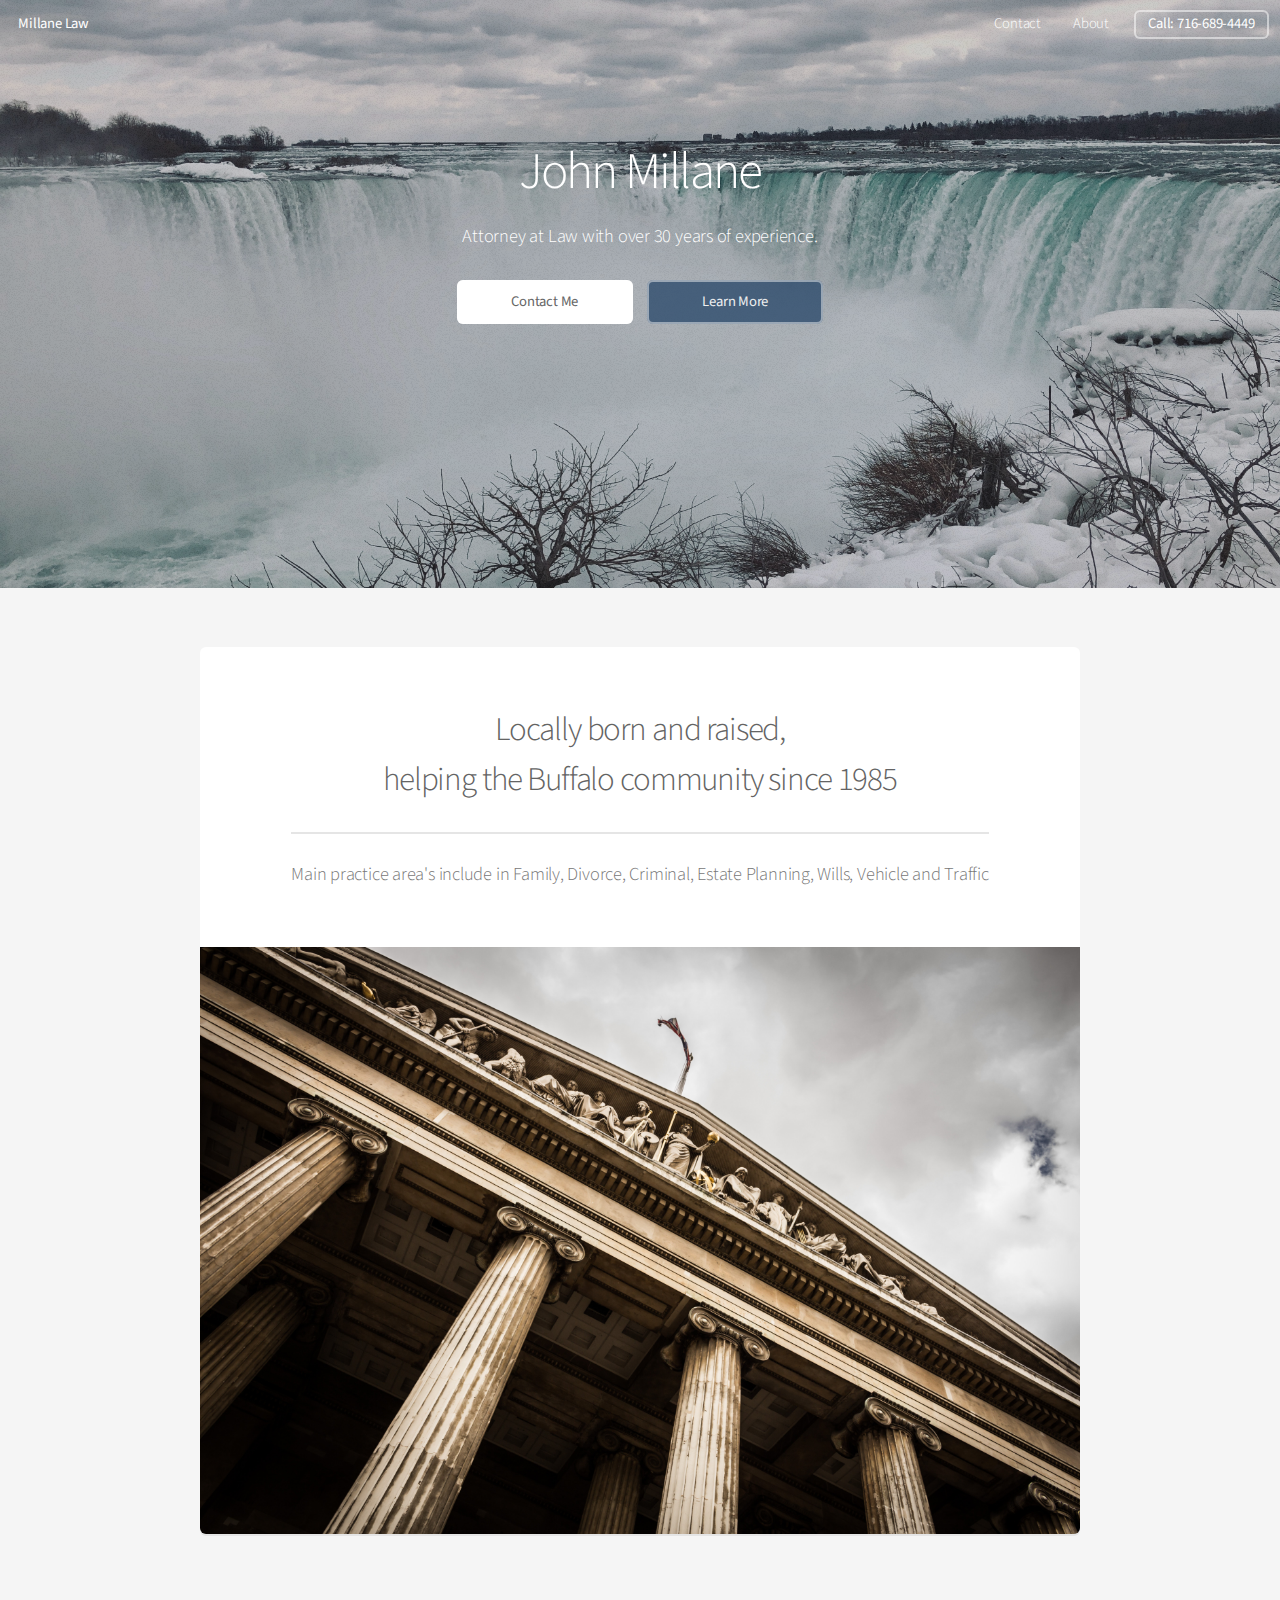
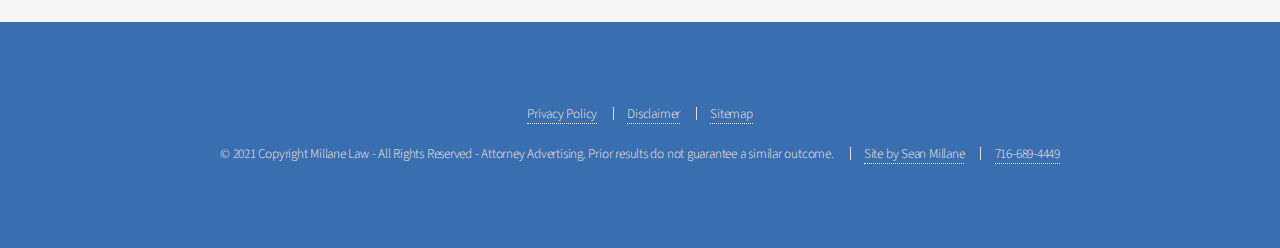
==== index.html @ 26b052cf "first commit" ====
<!DOCTYPE html>
<!--[if lt IE 7]>      <html class="no-js lt-ie9 lt-ie8 lt-ie7"> <![endif]-->
<!--[if IE 7]>         <html class="no-js lt-ie9 lt-ie8"> <![endif]-->
<!--[if IE 8]>         <html class="no-js lt-ie9"> <![endif]-->
<!--[if gt IE 8]>      <html class="no-js"> <!--<![endif]-->
<html>

<head>
	<link type="text/css" rel="stylesheet" href="assets/css/main.css" media="screen,projection" />
	<meta charset="utf-8">
	<meta http-equiv="X-UA-Compatible" content="IE=edge">
	<title>Millane Law</title>
	<meta name="Millane Law" content="company name">
	<meta name="viewport" content="width=device-width, initial-scale=1, user-scalable=no">
</head>

<body class="landing is-preload">
	<div id="page-wrapper">

		<!--[if lt IE 7]>
      <p class="browsehappy">You are using an <strong>outdated</strong> browser. Please <a href="#">upgrade your browser</a> to improve your experience.</p>
    <![endif]-->

		<header id="header" class="alt">
			<h1><a href="index.html">Millane Law</a></h1>
			<nav id="nav">
				<ul>
					<li><a href="contact.html">Contact</a></li>
					<li><a href="about.html">About</a></li>
					<li><a href="tel:8436856595" class="button">Call: 716-689-4449</a></li>
				</ul>
			</nav>
		</header>

		<main>
			<!-- Banner -->
			<section id="banner">
				<h2>John Millane</h2>
				<p>Attorney at Law with over 30 years of experience.</p>
				<ul class="actions special">
					<li><a href="contact.html" class="button primary">Contact Me</a></li>
					<li><a href="about.html" class="button">Learn More</a></li>
				</ul>
			</section>

			<section id="main" class="container">
				<section class="box special">
					<header class="major">
						<h2>Locally born and raised,
							<br />
							helping the Buffalo community since 1985</h2>
						<p>Main practice area's include in Family, Divorce, Criminal, Estate Planning, Wills, Vehicle and Traffic<p>
					</header>
					<span class="image featured"><img src="images/pic01.jpg" alt="" /></span>
				</section>
			</section>

		<!-- Footer -->
		<footer id="footer">
			<ul class="copyright">
				<li><a href="privacy.html">Privacy Policy</a></li>
				<li><a href="disclaimer.html">Disclaimer</a></li>
				<li><a href="sitemap.html">Sitemap</a></li>
			</ul>
			<ul class="copyright">
				<li>&copy; 2021 Copyright Millane Law - All Rights Reserved - Attorney Advertising. Prior results do
					not
					guarantee a similar outcome.</li>
				<li><a class="grey-text text-lighten-3" href="https://www.seanmillane.dev" target="_blank"
						rel="noopener noreferrer">Site by Sean Millane</a></li>
				<li><a href="tel:8436856595">716-689-4449</a></li>
			</ul>
		</footer>
	</div>

	<!-- Scripts -->
	<script src="assets/js/jquery.min.js"></script>
	<script src="assets/js/jquery.dropotron.min.js"></script>
	<script src="assets/js/jquery.scrollex.min.js"></script>
	<script src="assets/js/browser.min.js"></script>
	<script src="assets/js/breakpoints.min.js"></script>
	<script src="assets/js/util.js"></script>
	<script src="assets/js/main.js"></script>

</body>

</html>
---- assets/css/main.css ----
@import url("fontawesome-all.min.css");
@import url("https://fonts.googleapis.com/css?family=Source+Sans+Pro:300,400,300italic,400italic");

/*
	Alpha by HTML5 UP
	html5up.net | @ajlkn
	Free for personal and commercial use under the CCA 3.0 license (html5up.net/license)
*/

/* Reset */

/* Based on meyerweb.com/eric/tools/css/reset (v2.0 | 20110126 | License: public domain) */

	html, body, div, span, applet, object,
	iframe, h1, h2, h3, h4, h5, h6, p, blockquote,
	pre, a, abbr, acronym, address, big, cite,
	code, del, dfn, em, img, ins, kbd, q, s, samp,
	small, strike, strong, sub, sup, tt, var, b,
	u, i, center, dl, dt, dd, ol, ul, li, fieldset,
	form, label, legend, table, caption, tbody,
	tfoot, thead, tr, th, td, article, aside,
	canvas, details, embed, figure, figcaption,
	footer, header, hgroup, menu, nav, output, ruby,
	section, summary, time, mark, audio, video {
		margin: 0;
		padding: 0;
		border: 0;
		font-size: 100%;
		font: inherit;
		vertical-align: baseline;
	}

	article, aside, details, figcaption, figure,
	footer, header, hgroup, menu, nav, section {
		display: block;
	}

	body {
		line-height: 1;
	}

	ol, ul {
		list-style: none;
	}

	blockquote, q {
		quotes: none;
	}

		blockquote:before, blockquote:after, q:before, q:after {
			content: '';
			content: none;
		}

	table {
		border-collapse: collapse;
		border-spacing: 0;
	}

	body {
		-webkit-text-size-adjust: none;
	}

	mark {
		background-color: transparent;
		color: inherit;
	}

	input::-moz-focus-inner {
		border: 0;
		padding: 0;
	}

	input, select, textarea {
		-moz-appearance: none;
		-webkit-appearance: none;
		-ms-appearance: none;
		appearance: none;
	}

/* Basic */

	@-ms-viewport {
		width: device-width;
	}

	body {
		-ms-overflow-style: scrollbar;
	}

	@media screen and (max-width: 480px) {

		html, body {
			min-width: 320px;
		}

	}

	html {
		box-sizing: border-box;
	}

	*, *:before, *:after {
		box-sizing: inherit;
	}

	body {
		background: #f5f5f5;
	}

	body, input, select, textarea {
		color: #777;
		font-family: "Source Sans Pro", sans-serif;
		font-size: 16pt;
		font-weight: 300;
		line-height: 1.65em;
		letter-spacing: -0.015em;
	}

	a {
		-moz-transition: color 0.2s ease-in-out, border-bottom-color 0.2s ease-in-out;
		-webkit-transition: color 0.2s ease-in-out, border-bottom-color 0.2s ease-in-out;
		-ms-transition: color 0.2s ease-in-out, border-bottom-color 0.2s ease-in-out;
		transition: color 0.2s ease-in-out, border-bottom-color 0.2s ease-in-out;
		border-bottom: dotted 1px;
		color: #e89980;
		text-decoration: none;
	}

		a:hover {
			border-bottom-color: transparent;
		}

	strong, b {
		color: #646464;
		font-weight: 400;
	}

	em, i {
		font-style: italic;
	}

	p {
		margin: 0 0 2em 0;
	}

	h1, h2, h3, h4, h5, h6 {
		color: #646464;
		font-weight: 300;
		line-height: 1em;
		margin: 0 0 0.5em 0;
	}

		h1 a, h2 a, h3 a, h4 a, h5 a, h6 a {
			color: inherit;
			text-decoration: none;
		}

	h2 {
		font-size: 2.25em;
		line-height: 1.5em;
		letter-spacing: -0.035em;
	}

	h3 {
		font-size: 1.75em;
		line-height: 1.5em;
		letter-spacing: -0.025em;
	}

	h4 {
		font-size: 1.1em;
		line-height: 1.5em;
		letter-spacing: 0;
	}

	h5 {
		font-size: 0.9em;
		line-height: 1.5em;
		letter-spacing: 0;
	}

	h6 {
		font-size: 0.7em;
		line-height: 1.5em;
		letter-spacing: 0;
	}

	sub {
		font-size: 0.8em;
		position: relative;
		top: 0.5em;
	}

	sup {
		font-size: 0.8em;
		position: relative;
		top: -0.5em;
	}

	hr {
		border: 0;
		border-bottom: solid 2px #e5e5e5;
		margin: 2em 0;
	}

		hr.major {
			margin: 3em 0;
		}

	blockquote {
		border-left: solid 4px #e5e5e5;
		font-style: italic;
		margin: 0 0 2em 0;
		padding: 0.5em 0 0.5em 2em;
	}

	pre {
		-webkit-overflow-scrolling: touch;
		background: #f8f8f8;
		border-radius: 6px;
		border: solid 1px #e5e5e5;
		font-family: monospace;
		font-size: 0.9em;
		line-height: 1.75em;
		margin: 0 0 2em 0;
		overflow-x: auto;
		padding: 1em 1.5em;
	}

	code {
		background: #f8f8f8;
		border-radius: 6px;
		border: solid 1px #e5e5e5;
		font-family: monospace;
		font-size: 0.9em;
		margin: 0 0.25em;
		padding: 0.25em 0.65em;
	}

	.align-left {
		text-align: left;
	}

	.align-center {
		text-align: center;
	}

	.align-right {
		text-align: right;
	}

/* Row */

	.row {
		display: flex;
		flex-wrap: wrap;
		box-sizing: border-box;
		align-items: stretch;
	}

		.row > * {
			box-sizing: border-box;
		}

		.row.gtr-uniform > * > :last-child {
			margin-bottom: 0;
		}

		.row.aln-left {
			justify-content: flex-start;
		}

		.row.aln-center {
			justify-content: center;
		}

		.row.aln-right {
			justify-content: flex-end;
		}

		.row.aln-top {
			align-items: flex-start;
		}

		.row.aln-middle {
			align-items: center;
		}

		.row.aln-bottom {
			align-items: flex-end;
		}

		.row > .imp {
			order: -1;
		}

		.row > .col-1 {
			width: 8.33333%;
		}

		.row > .off-1 {
			margin-left: 8.33333%;
		}

		.row > .col-2 {
			width: 16.66667%;
		}

		.row > .off-2 {
			margin-left: 16.66667%;
		}

		.row > .col-3 {
			width: 25%;
		}

		.row > .off-3 {
			margin-left: 25%;
		}

		.row > .col-4 {
			width: 33.33333%;
		}

		.row > .off-4 {
			margin-left: 33.33333%;
		}

		.row > .col-5 {
			width: 41.66667%;
		}

		.row > .off-5 {
			margin-left: 41.66667%;
		}

		.row > .col-6 {
			width: 50%;
		}

		.row > .off-6 {
			margin-left: 50%;
		}

		.row > .col-7 {
			width: 58.33333%;
		}

		.row > .off-7 {
			margin-left: 58.33333%;
		}

		.row > .col-8 {
			width: 66.66667%;
		}

		.row > .off-8 {
			margin-left: 66.66667%;
		}

		.row > .col-9 {
			width: 75%;
		}

		.row > .off-9 {
			margin-left: 75%;
		}

		.row > .col-10 {
			width: 83.33333%;
		}

		.row > .off-10 {
			margin-left: 83.33333%;
		}

		.row > .col-11 {
			width: 91.66667%;
		}

		.row > .off-11 {
			margin-left: 91.66667%;
		}

		.row > .col-12 {
			width: 100%;
		}

		.row > .off-12 {
			margin-left: 100%;
		}

		.row.gtr-0 {
			margin-top: 0;
			margin-left: 0em;
		}

			.row.gtr-0 > * {
				padding: 0 0 0 0em;
			}

			.row.gtr-0.gtr-uniform {
				margin-top: 0em;
			}

				.row.gtr-0.gtr-uniform > * {
					padding-top: 0em;
				}

		.row.gtr-25 {
			margin-top: 0;
			margin-left: -0.5em;
		}

			.row.gtr-25 > * {
				padding: 0 0 0 0.5em;
			}

			.row.gtr-25.gtr-uniform {
				margin-top: -0.5em;
			}

				.row.gtr-25.gtr-uniform > * {
					padding-top: 0.5em;
				}

		.row.gtr-50 {
			margin-top: 0;
			margin-left: -1em;
		}

			.row.gtr-50 > * {
				padding: 0 0 0 1em;
			}

			.row.gtr-50.gtr-uniform {
				margin-top: -1em;
			}

				.row.gtr-50.gtr-uniform > * {
					padding-top: 1em;
				}

		.row {
			margin-top: 0;
			margin-left: -2em;
		}

			.row > * {
				padding: 0 0 0 2em;
			}

			.row.gtr-uniform {
				margin-top: -2em;
			}

				.row.gtr-uniform > * {
					padding-top: 2em;
				}

		.row.gtr-150 {
			margin-top: 0;
			margin-left: -3em;
		}

			.row.gtr-150 > * {
				padding: 0 0 0 3em;
			}

			.row.gtr-150.gtr-uniform {
				margin-top: -3em;
			}

				.row.gtr-150.gtr-uniform > * {
					padding-top: 3em;
				}

		.row.gtr-200 {
			margin-top: 0;
			margin-left: -4em;
		}

			.row.gtr-200 > * {
				padding: 0 0 0 4em;
			}

			.row.gtr-200.gtr-uniform {
				margin-top: -4em;
			}

				.row.gtr-200.gtr-uniform > * {
					padding-top: 4em;
				}

		@media screen and (max-width: 1680px) {

			.row {
				display: flex;
				flex-wrap: wrap;
				box-sizing: border-box;
				align-items: stretch;
			}

				.row > * {
					box-sizing: border-box;
				}

				.row.gtr-uniform > * > :last-child {
					margin-bottom: 0;
				}

				.row.aln-left {
					justify-content: flex-start;
				}

				.row.aln-center {
					justify-content: center;
				}

				.row.aln-right {
					justify-content: flex-end;
				}

				.row.aln-top {
					align-items: flex-start;
				}

				.row.aln-middle {
					align-items: center;
				}

				.row.aln-bottom {
					align-items: flex-end;
				}

				.row > .imp-wide {
					order: -1;
				}

				.row > .col-1-wide {
					width: 8.33333%;
				}

				.row > .off-1-wide {
					margin-left: 8.33333%;
				}

				.row > .col-2-wide {
					width: 16.66667%;
				}

				.row > .off-2-wide {
					margin-left: 16.66667%;
				}

				.row > .col-3-wide {
					width: 25%;
				}

				.row > .off-3-wide {
					margin-left: 25%;
				}

				.row > .col-4-wide {
					width: 33.33333%;
				}

				.row > .off-4-wide {
					margin-left: 33.33333%;
				}

				.row > .col-5-wide {
					width: 41.66667%;
				}

				.row > .off-5-wide {
					margin-left: 41.66667%;
				}

				.row > .col-6-wide {
					width: 50%;
				}

				.row > .off-6-wide {
					margin-left: 50%;
				}

				.row > .col-7-wide {
					width: 58.33333%;
				}

				.row > .off-7-wide {
					margin-left: 58.33333%;
				}

				.row > .col-8-wide {
					width: 66.66667%;
				}

				.row > .off-8-wide {
					margin-left: 66.66667%;
				}

				.row > .col-9-wide {
					width: 75%;
				}

				.row > .off-9-wide {
					margin-left: 75%;
				}

				.row > .col-10-wide {
					width: 83.33333%;
				}

				.row > .off-10-wide {
					margin-left: 83.33333%;
				}

				.row > .col-11-wide {
					width: 91.66667%;
				}

				.row > .off-11-wide {
					margin-left: 91.66667%;
				}

				.row > .col-12-wide {
					width: 100%;
				}

				.row > .off-12-wide {
					margin-left: 100%;
				}

				.row.gtr-0 {
					margin-top: 0;
					margin-left: 0em;
				}

					.row.gtr-0 > * {
						padding: 0 0 0 0em;
					}

					.row.gtr-0.gtr-uniform {
						margin-top: 0em;
					}

						.row.gtr-0.gtr-uniform > * {
							padding-top: 0em;
						}

				.row.gtr-25 {
					margin-top: 0;
					margin-left: -0.5em;
				}

					.row.gtr-25 > * {
						padding: 0 0 0 0.5em;
					}

					.row.gtr-25.gtr-uniform {
						margin-top: -0.5em;
					}

						.row.gtr-25.gtr-uniform > * {
							padding-top: 0.5em;
						}

				.row.gtr-50 {
					margin-top: 0;
					margin-left: -1em;
				}

					.row.gtr-50 > * {
						padding: 0 0 0 1em;
					}

					.row.gtr-50.gtr-uniform {
						margin-top: -1em;
					}

						.row.gtr-50.gtr-uniform > * {
							padding-top: 1em;
						}

				.row {
					margin-top: 0;
					margin-left: -2em;
				}

					.row > * {
						padding: 0 0 0 2em;
					}

					.row.gtr-uniform {
						margin-top: -2em;
					}

						.row.gtr-uniform > * {
							padding-top: 2em;
						}

				.row.gtr-150 {
					margin-top: 0;
					margin-left: -3em;
				}

					.row.gtr-150 > * {
						padding: 0 0 0 3em;
					}

					.row.gtr-150.gtr-uniform {
						margin-top: -3em;
					}

						.row.gtr-150.gtr-uniform > * {
							padding-top: 3em;
						}

				.row.gtr-200 {
					margin-top: 0;
					margin-left: -4em;
				}

					.row.gtr-200 > * {
						padding: 0 0 0 4em;
					}

					.row.gtr-200.gtr-uniform {
						margin-top: -4em;
					}

						.row.gtr-200.gtr-uniform > * {
							padding-top: 4em;
						}

		}

		@media screen and (max-width: 1280px) {

			.row {
				display: flex;
				flex-wrap: wrap;
				box-sizing: border-box;
				align-items: stretch;
			}

				.row > * {
					box-sizing: border-box;
				}

				.row.gtr-uniform > * > :last-child {
					margin-bottom: 0;
				}

				.row.aln-left {
					justify-content: flex-start;
				}

				.row.aln-center {
					justify-content: center;
				}

				.row.aln-right {
					justify-content: flex-end;
				}

				.row.aln-top {
					align-items: flex-start;
				}

				.row.aln-middle {
					align-items: center;
				}

				.row.aln-bottom {
					align-items: flex-end;
				}

				.row > .imp-normal {
					order: -1;
				}

				.row > .col-1-normal {
					width: 8.33333%;
				}

				.row > .off-1-normal {
					margin-left: 8.33333%;
				}

				.row > .col-2-normal {
					width: 16.66667%;
				}

				.row > .off-2-normal {
					margin-left: 16.66667%;
				}

				.row > .col-3-normal {
					width: 25%;
				}

				.row > .off-3-normal {
					margin-left: 25%;
				}

				.row > .col-4-normal {
					width: 33.33333%;
				}

				.row > .off-4-normal {
					margin-left: 33.33333%;
				}

				.row > .col-5-normal {
					width: 41.66667%;
				}

				.row > .off-5-normal {
					margin-left: 41.66667%;
				}

				.row > .col-6-normal {
					width: 50%;
				}

				.row > .off-6-normal {
					margin-left: 50%;
				}

				.row > .col-7-normal {
					width: 58.33333%;
				}

				.row > .off-7-normal {
					margin-left: 58.33333%;
				}

				.row > .col-8-normal {
					width: 66.66667%;
				}

				.row > .off-8-normal {
					margin-left: 66.66667%;
				}

				.row > .col-9-normal {
					width: 75%;
				}

				.row > .off-9-normal {
					margin-left: 75%;
				}

				.row > .col-10-normal {
					width: 83.33333%;
				}

				.row > .off-10-normal {
					margin-left: 83.33333%;
				}

				.row > .col-11-normal {
					width: 91.66667%;
				}

				.row > .off-11-normal {
					margin-left: 91.66667%;
				}

				.row > .col-12-normal {
					width: 100%;
				}

				.row > .off-12-normal {
					margin-left: 100%;
				}

				.row.gtr-0 {
					margin-top: 0;
					margin-left: 0em;
				}

					.row.gtr-0 > * {
						padding: 0 0 0 0em;
					}

					.row.gtr-0.gtr-uniform {
						margin-top: 0em;
					}

						.row.gtr-0.gtr-uniform > * {
							padding-top: 0em;
						}

				.row.gtr-25 {
					margin-top: 0;
					margin-left: -0.5em;
				}

					.row.gtr-25 > * {
						padding: 0 0 0 0.5em;
					}

					.row.gtr-25.gtr-uniform {
						margin-top: -0.5em;
					}

						.row.gtr-25.gtr-uniform > * {
							padding-top: 0.5em;
						}

				.row.gtr-50 {
					margin-top: 0;
					margin-left: -1em;
				}

					.row.gtr-50 > * {
						padding: 0 0 0 1em;
					}

					.row.gtr-50.gtr-uniform {
						margin-top: -1em;
					}

						.row.gtr-50.gtr-uniform > * {
							padding-top: 1em;
						}

				.row {
					margin-top: 0;
					margin-left: -2em;
				}

					.row > * {
						padding: 0 0 0 2em;
					}

					.row.gtr-uniform {
						margin-top: -2em;
					}

						.row.gtr-uniform > * {
							padding-top: 2em;
						}

				.row.gtr-150 {
					margin-top: 0;
					margin-left: -3em;
				}

					.row.gtr-150 > * {
						padding: 0 0 0 3em;
					}

					.row.gtr-150.gtr-uniform {
						margin-top: -3em;
					}

						.row.gtr-150.gtr-uniform > * {
							padding-top: 3em;
						}

				.row.gtr-200 {
					margin-top: 0;
					margin-left: -4em;
				}

					.row.gtr-200 > * {
						padding: 0 0 0 4em;
					}

					.row.gtr-200.gtr-uniform {
						margin-top: -4em;
					}

						.row.gtr-200.gtr-uniform > * {
							padding-top: 4em;
						}

		}

		@media screen and (max-width: 980px) {

			.row {
				display: flex;
				flex-wrap: wrap;
				box-sizing: border-box;
				align-items: stretch;
			}

				.row > * {
					box-sizing: border-box;
				}

				.row.gtr-uniform > * > :last-child {
					margin-bottom: 0;
				}

				.row.aln-left {
					justify-content: flex-start;
				}

				.row.aln-center {
					justify-content: center;
				}

				.row.aln-right {
					justify-content: flex-end;
				}

				.row.aln-top {
					align-items: flex-start;
				}

				.row.aln-middle {
					align-items: center;
				}

				.row.aln-bottom {
					align-items: flex-end;
				}

				.row > .imp-narrow {
					order: -1;
				}

				.row > .col-1-narrow {
					width: 8.33333%;
				}

				.row > .off-1-narrow {
					margin-left: 8.33333%;
				}

				.row > .col-2-narrow {
					width: 16.66667%;
				}

				.row > .off-2-narrow {
					margin-left: 16.66667%;
				}

				.row > .col-3-narrow {
					width: 25%;
				}

				.row > .off-3-narrow {
					margin-left: 25%;
				}

				.row > .col-4-narrow {
					width: 33.33333%;
				}

				.row > .off-4-narrow {
					margin-left: 33.33333%;
				}

				.row > .col-5-narrow {
					width: 41.66667%;
				}

				.row > .off-5-narrow {
					margin-left: 41.66667%;
				}

				.row > .col-6-narrow {
					width: 50%;
				}

				.row > .off-6-narrow {
					margin-left: 50%;
				}

				.row > .col-7-narrow {
					width: 58.33333%;
				}

				.row > .off-7-narrow {
					margin-left: 58.33333%;
				}

				.row > .col-8-narrow {
					width: 66.66667%;
				}

				.row > .off-8-narrow {
					margin-left: 66.66667%;
				}

				.row > .col-9-narrow {
					width: 75%;
				}

				.row > .off-9-narrow {
					margin-left: 75%;
				}

				.row > .col-10-narrow {
					width: 83.33333%;
				}

				.row > .off-10-narrow {
					margin-left: 83.33333%;
				}

				.row > .col-11-narrow {
					width: 91.66667%;
				}

				.row > .off-11-narrow {
					margin-left: 91.66667%;
				}

				.row > .col-12-narrow {
					width: 100%;
				}

				.row > .off-12-narrow {
					margin-left: 100%;
				}

				.row.gtr-0 {
					margin-top: 0;
					margin-left: 0em;
				}

					.row.gtr-0 > * {
						padding: 0 0 0 0em;
					}

					.row.gtr-0.gtr-uniform {
						margin-top: 0em;
					}

						.row.gtr-0.gtr-uniform > * {
							padding-top: 0em;
						}

				.row.gtr-25 {
					margin-top: 0;
					margin-left: -0.5em;
				}

					.row.gtr-25 > * {
						padding: 0 0 0 0.5em;
					}

					.row.gtr-25.gtr-uniform {
						margin-top: -0.5em;
					}

						.row.gtr-25.gtr-uniform > * {
							padding-top: 0.5em;
						}

				.row.gtr-50 {
					margin-top: 0;
					margin-left: -1em;
				}

					.row.gtr-50 > * {
						padding: 0 0 0 1em;
					}

					.row.gtr-50.gtr-uniform {
						margin-top: -1em;
					}

						.row.gtr-50.gtr-uniform > * {
							padding-top: 1em;
						}

				.row {
					margin-top: 0;
					margin-left: -2em;
				}

					.row > * {
						padding: 0 0 0 2em;
					}

					.row.gtr-uniform {
						margin-top: -2em;
					}

						.row.gtr-uniform > * {
							padding-top: 2em;
						}

				.row.gtr-150 {
					margin-top: 0;
					margin-left: -3em;
				}

					.row.gtr-150 > * {
						padding: 0 0 0 3em;
					}

					.row.gtr-150.gtr-uniform {
						margin-top: -3em;
					}

						.row.gtr-150.gtr-uniform > * {
							padding-top: 3em;
						}

				.row.gtr-200 {
					margin-top: 0;
					margin-left: -4em;
				}

					.row.gtr-200 > * {
						padding: 0 0 0 4em;
					}

					.row.gtr-200.gtr-uniform {
						margin-top: -4em;
					}

						.row.gtr-200.gtr-uniform > * {
							padding-top: 4em;
						}

		}

		@media screen and (max-width: 840px) {

			.row {
				display: flex;
				flex-wrap: wrap;
				box-sizing: border-box;
				align-items: stretch;
			}

				.row > * {
					box-sizing: border-box;
				}

				.row.gtr-uniform > * > :last-child {
					margin-bottom: 0;
				}

				.row.aln-left {
					justify-content: flex-start;
				}

				.row.aln-center {
					justify-content: center;
				}

				.row.aln-right {
					justify-content: flex-end;
				}

				.row.aln-top {
					align-items: flex-start;
				}

				.row.aln-middle {
					align-items: center;
				}

				.row.aln-bottom {
					align-items: flex-end;
				}

				.row > .imp-narrower {
					order: -1;
				}

				.row > .col-1-narrower {
					width: 8.33333%;
				}

				.row > .off-1-narrower {
					margin-left: 8.33333%;
				}

				.row > .col-2-narrower {
					width: 16.66667%;
				}

				.row > .off-2-narrower {
					margin-left: 16.66667%;
				}

				.row > .col-3-narrower {
					width: 25%;
				}

				.row > .off-3-narrower {
					margin-left: 25%;
				}

				.row > .col-4-narrower {
					width: 33.33333%;
				}

				.row > .off-4-narrower {
					margin-left: 33.33333%;
				}

				.row > .col-5-narrower {
					width: 41.66667%;
				}

				.row > .off-5-narrower {
					margin-left: 41.66667%;
				}

				.row > .col-6-narrower {
					width: 50%;
				}

				.row > .off-6-narrower {
					margin-left: 50%;
				}

				.row > .col-7-narrower {
					width: 58.33333%;
				}

				.row > .off-7-narrower {
					margin-left: 58.33333%;
				}

				.row > .col-8-narrower {
					width: 66.66667%;
				}

				.row > .off-8-narrower {
					margin-left: 66.66667%;
				}

				.row > .col-9-narrower {
					width: 75%;
				}

				.row > .off-9-narrower {
					margin-left: 75%;
				}

				.row > .col-10-narrower {
					width: 83.33333%;
				}

				.row > .off-10-narrower {
					margin-left: 83.33333%;
				}

				.row > .col-11-narrower {
					width: 91.66667%;
				}

				.row > .off-11-narrower {
					margin-left: 91.66667%;
				}

				.row > .col-12-narrower {
					width: 100%;
				}

				.row > .off-12-narrower {
					margin-left: 100%;
				}

				.row.gtr-0 {
					margin-top: 0;
					margin-left: 0em;
				}

					.row.gtr-0 > * {
						padding: 0 0 0 0em;
					}

					.row.gtr-0.gtr-uniform {
						margin-top: 0em;
					}

						.row.gtr-0.gtr-uniform > * {
							padding-top: 0em;
						}

				.row.gtr-25 {
					margin-top: 0;
					margin-left: -0.5em;
				}

					.row.gtr-25 > * {
						padding: 0 0 0 0.5em;
					}

					.row.gtr-25.gtr-uniform {
						margin-top: -0.5em;
					}

						.row.gtr-25.gtr-uniform > * {
							padding-top: 0.5em;
						}

				.row.gtr-50 {
					margin-top: 0;
					margin-left: -1em;
				}

					.row.gtr-50 > * {
						padding: 0 0 0 1em;
					}

					.row.gtr-50.gtr-uniform {
						margin-top: -1em;
					}

						.row.gtr-50.gtr-uniform > * {
							padding-top: 1em;
						}

				.row {
					margin-top: 0;
					margin-left: -2em;
				}

					.row > * {
						padding: 0 0 0 2em;
					}

					.row.gtr-uniform {
						margin-top: -2em;
					}

						.row.gtr-uniform > * {
							padding-top: 2em;
						}

				.row.gtr-150 {
					margin-top: 0;
					margin-left: -3em;
				}

					.row.gtr-150 > * {
						padding: 0 0 0 3em;
					}

					.row.gtr-150.gtr-uniform {
						margin-top: -3em;
					}

						.row.gtr-150.gtr-uniform > * {
							padding-top: 3em;
						}

				.row.gtr-200 {
					margin-top: 0;
					margin-left: -4em;
				}

					.row.gtr-200 > * {
						padding: 0 0 0 4em;
					}

					.row.gtr-200.gtr-uniform {
						margin-top: -4em;
					}

						.row.gtr-200.gtr-uniform > * {
							padding-top: 4em;
						}

		}

		@media screen and (max-width: 736px) {

			.row {
				display: flex;
				flex-wrap: wrap;
				box-sizing: border-box;
				align-items: stretch;
			}

				.row > * {
					box-sizing: border-box;
				}

				.row.gtr-uniform > * > :last-child {
					margin-bottom: 0;
				}

				.row.aln-left {
					justify-content: flex-start;
				}

				.row.aln-center {
					justify-content: center;
				}

				.row.aln-right {
					justify-content: flex-end;
				}

				.row.aln-top {
					align-items: flex-start;
				}

				.row.aln-middle {
					align-items: center;
				}

				.row.aln-bottom {
					align-items: flex-end;
				}

				.row > .imp-mobile {
					order: -1;
				}

				.row > .col-1-mobile {
					width: 8.33333%;
				}

				.row > .off-1-mobile {
					margin-left: 8.33333%;
				}

				.row > .col-2-mobile {
					width: 16.66667%;
				}

				.row > .off-2-mobile {
					margin-left: 16.66667%;
				}

				.row > .col-3-mobile {
					width: 25%;
				}

				.row > .off-3-mobile {
					margin-left: 25%;
				}

				.row > .col-4-mobile {
					width: 33.33333%;
				}

				.row > .off-4-mobile {
					margin-left: 33.33333%;
				}

				.row > .col-5-mobile {
					width: 41.66667%;
				}

				.row > .off-5-mobile {
					margin-left: 41.66667%;
				}

				.row > .col-6-mobile {
					width: 50%;
				}

				.row > .off-6-mobile {
					margin-left: 50%;
				}

				.row > .col-7-mobile {
					width: 58.33333%;
				}

				.row > .off-7-mobile {
					margin-left: 58.33333%;
				}

				.row > .col-8-mobile {
					width: 66.66667%;
				}

				.row > .off-8-mobile {
					margin-left: 66.66667%;
				}

				.row > .col-9-mobile {
					width: 75%;
				}

				.row > .off-9-mobile {
					margin-left: 75%;
				}

				.row > .col-10-mobile {
					width: 83.33333%;
				}

				.row > .off-10-mobile {
					margin-left: 83.33333%;
				}

				.row > .col-11-mobile {
					width: 91.66667%;
				}

				.row > .off-11-mobile {
					margin-left: 91.66667%;
				}

				.row > .col-12-mobile {
					width: 100%;
				}

				.row > .off-12-mobile {
					margin-left: 100%;
				}

				.row.gtr-0 {
					margin-top: 0;
					margin-left: 0em;
				}

					.row.gtr-0 > * {
						padding: 0 0 0 0em;
					}

					.row.gtr-0.gtr-uniform {
						margin-top: 0em;
					}

						.row.gtr-0.gtr-uniform > * {
							padding-top: 0em;
						}

				.row.gtr-25 {
					margin-top: 0;
					margin-left: -0.5em;
				}

					.row.gtr-25 > * {
						padding: 0 0 0 0.5em;
					}

					.row.gtr-25.gtr-uniform {
						margin-top: -0.5em;
					}

						.row.gtr-25.gtr-uniform > * {
							padding-top: 0.5em;
						}

				.row.gtr-50 {
					margin-top: 0;
					margin-left: -1em;
				}

					.row.gtr-50 > * {
						padding: 0 0 0 1em;
					}

					.row.gtr-50.gtr-uniform {
						margin-top: -1em;
					}

						.row.gtr-50.gtr-uniform > * {
							padding-top: 1em;
						}

				.row {
					margin-top: 0;
					margin-left: -2em;
				}

					.row > * {
						padding: 0 0 0 2em;
					}

					.row.gtr-uniform {
						margin-top: -2em;
					}

						.row.gtr-uniform > * {
							padding-top: 2em;
						}

				.row.gtr-150 {
					margin-top: 0;
					margin-left: -3em;
				}

					.row.gtr-150 > * {
						padding: 0 0 0 3em;
					}

					.row.gtr-150.gtr-uniform {
						margin-top: -3em;
					}

						.row.gtr-150.gtr-uniform > * {
							padding-top: 3em;
						}

				.row.gtr-200 {
					margin-top: 0;
					margin-left: -4em;
				}

					.row.gtr-200 > * {
						padding: 0 0 0 4em;
					}

					.row.gtr-200.gtr-uniform {
						margin-top: -4em;
					}

						.row.gtr-200.gtr-uniform > * {
							padding-top: 4em;
						}

		}

		@media screen and (max-width: 480px) {

			.row {
				display: flex;
				flex-wrap: wrap;
				box-sizing: border-box;
				align-items: stretch;
			}

				.row > * {
					box-sizing: border-box;
				}

				.row.gtr-uniform > * > :last-child {
					margin-bottom: 0;
				}

				.row.aln-left {
					justify-content: flex-start;
				}

				.row.aln-center {
					justify-content: center;
				}

				.row.aln-right {
					justify-content: flex-end;
				}

				.row.aln-top {
					align-items: flex-start;
				}

				.row.aln-middle {
					align-items: center;
				}

				.row.aln-bottom {
					align-items: flex-end;
				}

				.row > .imp-mobilep {
					order: -1;
				}

				.row > .col-1-mobilep {
					width: 8.33333%;
				}

				.row > .off-1-mobilep {
					margin-left: 8.33333%;
				}

				.row > .col-2-mobilep {
					width: 16.66667%;
				}

				.row > .off-2-mobilep {
					margin-left: 16.66667%;
				}

				.row > .col-3-mobilep {
					width: 25%;
				}

				.row > .off-3-mobilep {
					margin-left: 25%;
				}

				.row > .col-4-mobilep {
					width: 33.33333%;
				}

				.row > .off-4-mobilep {
					margin-left: 33.33333%;
				}

				.row > .col-5-mobilep {
					width: 41.66667%;
				}

				.row > .off-5-mobilep {
					margin-left: 41.66667%;
				}

				.row > .col-6-mobilep {
					width: 50%;
				}

				.row > .off-6-mobilep {
					margin-left: 50%;
				}

				.row > .col-7-mobilep {
					width: 58.33333%;
				}

				.row > .off-7-mobilep {
					margin-left: 58.33333%;
				}

				.row > .col-8-mobilep {
					width: 66.66667%;
				}

				.row > .off-8-mobilep {
					margin-left: 66.66667%;
				}

				.row > .col-9-mobilep {
					width: 75%;
				}

				.row > .off-9-mobilep {
					margin-left: 75%;
				}

				.row > .col-10-mobilep {
					width: 83.33333%;
				}

				.row > .off-10-mobilep {
					margin-left: 83.33333%;
				}

				.row > .col-11-mobilep {
					width: 91.66667%;
				}

				.row > .off-11-mobilep {
					margin-left: 91.66667%;
				}

				.row > .col-12-mobilep {
					width: 100%;
				}

				.row > .off-12-mobilep {
					margin-left: 100%;
				}

				.row.gtr-0 {
					margin-top: 0;
					margin-left: 0em;
				}

					.row.gtr-0 > * {
						padding: 0 0 0 0em;
					}

					.row.gtr-0.gtr-uniform {
						margin-top: 0em;
					}

						.row.gtr-0.gtr-uniform > * {
							padding-top: 0em;
						}

				.row.gtr-25 {
					margin-top: 0;
					margin-left: -0.5em;
				}

					.row.gtr-25 > * {
						padding: 0 0 0 0.5em;
					}

					.row.gtr-25.gtr-uniform {
						margin-top: -0.5em;
					}

						.row.gtr-25.gtr-uniform > * {
							padding-top: 0.5em;
						}

				.row.gtr-50 {
					margin-top: 0;
					margin-left: -1em;
				}

					.row.gtr-50 > * {
						padding: 0 0 0 1em;
					}

					.row.gtr-50.gtr-uniform {
						margin-top: -1em;
					}

						.row.gtr-50.gtr-uniform > * {
							padding-top: 1em;
						}

				.row {
					margin-top: 0;
					margin-left: -2em;
				}

					.row > * {
						padding: 0 0 0 2em;
					}

					.row.gtr-uniform {
						margin-top: -2em;
					}

						.row.gtr-uniform > * {
							padding-top: 2em;
						}

				.row.gtr-150 {
					margin-top: 0;
					margin-left: -3em;
				}

					.row.gtr-150 > * {
						padding: 0 0 0 3em;
					}

					.row.gtr-150.gtr-uniform {
						margin-top: -3em;
					}

						.row.gtr-150.gtr-uniform > * {
							padding-top: 3em;
						}

				.row.gtr-200 {
					margin-top: 0;
					margin-left: -4em;
				}

					.row.gtr-200 > * {
						padding: 0 0 0 4em;
					}

					.row.gtr-200.gtr-uniform {
						margin-top: -4em;
					}

						.row.gtr-200.gtr-uniform > * {
							padding-top: 4em;
						}

		}

/* Container */

	.container {
		margin: 0 auto;
		max-width: calc(100% - 5em);
		width: 60em;
	}

		.container.xsmall {
			width: 15em;
		}

		.container.small {
			width: 30em;
		}

		.container.medium {
			width: 45em;
		}

		.container.large {
			width: 75em;
		}

		.container.xlarge {
			width: 90em;
		}

		.container.max {
			width: 100%;
		}

		@media screen and (max-width: 840px) {

			.container {
				width: 100% !important;
			}

		}

		@media screen and (max-width: 736px) {

			.container {
				max-width: 100%;
			}

		}

/* Section/Article */

	section.special, article.special {
		text-align: center;
	}

	header p {
		color: #999;
		position: relative;
		margin: 0 0 1.5em 0;
		font-style: italic;
	}

	header h2 + p {
		font-size: 1.25em;
		margin-top: -1em;
		line-height: 1.5em;
	}

	header h3 + p {
		font-size: 1.1em;
		margin-top: -0.85em;
		line-height: 1.5em;
	}

	header h4 + p,
	header h5 + p,
	header h6 + p {
		font-size: 0.8em;
		margin-top: -0.5em;
		line-height: 1.5em;
	}

	header.major {
		padding: 1em 0;
		text-align: center;
	}

		header.major h2 {
			margin: 0;
		}

		header.major p {
			display: inline-block;
			border-top: solid 2px #e5e5e5;
			color: #777;
			margin: 1.5em 0 0 0;
			padding: 1.5em 0 0 0;
			font-style: normal;
		}

/* Form */

	form {
		margin: 0 0 2em 0;
	}

	label {
		color: #646464;
		display: block;
		font-size: 0.9em;
		font-weight: 300;
		margin: 0 0 1em 0;
	}

	input[type="text"],
	input[type="password"],
	input[type="email"],
	select,
	textarea {
		-moz-appearance: none;
		-webkit-appearance: none;
		-ms-appearance: none;
		appearance: none;
		background-color: #f8f8f8;
		border-radius: 6px;
		border: solid 1px #e5e5e5;
		color: inherit;
		display: block;
		outline: 0;
		padding: 0 1em;
		text-decoration: none;
		width: 100%;
	}

		input[type="text"]:invalid,
		input[type="password"]:invalid,
		input[type="email"]:invalid,
		select:invalid,
		textarea:invalid {
			box-shadow: none;
		}

		input[type="text"]:focus,
		input[type="password"]:focus,
		input[type="email"]:focus,
		select:focus,
		textarea:focus {
			border-color: #e89980;
			box-shadow: 0 0 0 2px #e89980;
		}

	select {
		background-image: url("data:image/svg+xml;charset=utf8,%3Csvg xmlns='http://www.w3.org/2000/svg' width='40' height='40' preserveAspectRatio='none' viewBox='0 0 40 40'%3E%3Cpath d='M9.4,12.3l10.4,10.4l10.4-10.4c0.2-0.2,0.5-0.4,0.9-0.4c0.3,0,0.6,0.1,0.9,0.4l3.3,3.3c0.2,0.2,0.4,0.5,0.4,0.9 c0,0.4-0.1,0.6-0.4,0.9L20.7,31.9c-0.2,0.2-0.5,0.4-0.9,0.4c-0.3,0-0.6-0.1-0.9-0.4L4.3,17.3c-0.2-0.2-0.4-0.5-0.4-0.9 c0-0.4,0.1-0.6,0.4-0.9l3.3-3.3c0.2-0.2,0.5-0.4,0.9-0.4S9.1,12.1,9.4,12.3z' fill='%23e5e5e5' /%3E%3C/svg%3E");
		background-size: 1.25em;
		background-repeat: no-repeat;
		background-position: calc(100% - 1em) center;
		height: 3em;
		padding-right: 3em;
		text-overflow: ellipsis;
	}

		select option {
			color: #777;
			background-color: #f5f5f5;
		}

		select:focus::-ms-value {
			background-color: transparent;
		}

		select::-ms-expand {
			display: none;
		}

	input[type="text"],
	input[type="password"],
	input[type="email"],
	select {
		height: 3em;
	}

	textarea {
		padding: 0.75em 1em;
	}

	input[type="checkbox"],
	input[type="radio"] {
		-moz-appearance: none;
		-webkit-appearance: none;
		-ms-appearance: none;
		appearance: none;
		display: block;
		float: left;
		margin-right: -2em;
		opacity: 0;
		width: 1em;
		z-index: -1;
	}

		input[type="checkbox"] + label,
		input[type="radio"] + label {
			text-decoration: none;
			color: #777;
			cursor: pointer;
			display: inline-block;
			font-size: 1em;
			font-weight: 300;
			padding-left: 2.55em;
			padding-right: 0.75em;
			position: relative;
		}

			input[type="checkbox"] + label:before,
			input[type="radio"] + label:before {
				-moz-osx-font-smoothing: grayscale;
				-webkit-font-smoothing: antialiased;
				display: inline-block;
				font-style: normal;
				font-variant: normal;
				text-rendering: auto;
				line-height: 1;
				text-transform: none !important;
				font-family: 'Font Awesome 5 Free';
				font-weight: 900;
			}

			input[type="checkbox"] + label:before,
			input[type="radio"] + label:before {
				background: #f8f8f8;
				border-radius: 6px;
				border: solid 1px #e5e5e5;
				content: '';
				display: inline-block;
				font-size: 0.8em;
				height: 2.25em;
				left: 0;
				line-height: 2.25em;
				position: absolute;
				text-align: center;
				top: 0;
				width: 2.25em;
			}

		input[type="checkbox"]:checked + label:before,
		input[type="radio"]:checked + label:before {
			background: #666;
			border-color: #666;
			color: #ffffff;
			content: '\f00c';
		}

		input[type="checkbox"]:focus + label:before,
		input[type="radio"]:focus + label:before {
			border-color: #e89980;
			box-shadow: 0 0 0 1px #e89980;
		}

	input[type="checkbox"] + label:before {
		border-radius: 6px;
	}

	input[type="radio"] + label:before {
		border-radius: 100%;
	}

	::-webkit-input-placeholder {
		color: #999 !important;
		opacity: 1.0;
	}

	:-moz-placeholder {
		color: #999 !important;
		opacity: 1.0;
	}

	::-moz-placeholder {
		color: #999 !important;
		opacity: 1.0;
	}

	:-ms-input-placeholder {
		color: #999 !important;
		opacity: 1.0;
	}

/* Box */

	.box {
		background: #fff;
		border-radius: 6px;
		box-shadow: 0 2px 0 0 #e5e5e5;
		margin: 0 0 2em 0;
		padding: 3em;
	}

		.box > :last-child {
			margin-bottom: 0;
		}

		.box.alt {
			background: none !important;
			border-radius: 0 !important;
			box-shadow: none !important;
			margin: 0 0 2em 0;
			padding: 0 !important;
		}

		.box.features .features-row {
			border-top: solid 2px #e5e5e5;
			position: relative;
		}

			.box.features .features-row:after {
				clear: both;
				content: '';
				display: block;
			}

			.box.features .features-row section {
				float: left;
				padding: 3em;
				width: 50%;
			}

				.box.features .features-row section :last-child {
					margin-bottom: 0;
				}

				.box.features .features-row section:nth-child(2n) {
					padding-right: 0;
				}

					.box.features .features-row section:nth-child(2n):before {
						background: #e5e5e5;
						content: '';
						display: block;
						height: 100%;
						margin-left: -3em;
						position: absolute;
						top: 0;
						width: 2px;
					}

				.box.features .features-row section:nth-child(2n-1) {
					padding-left: 0;
				}

			.box.features .features-row:first-child {
				border-top: 0;
			}

				.box.features .features-row:first-child section {
					padding-top: 0;
				}

			.box.features .features-row:last-child {
				padding-bottom: 0;
			}

				.box.features .features-row:last-child section {
					padding-bottom: 0;
				}

		.box.special {
			text-align: center;
		}

		.box .image.featured {
			border-radius: 0;
			display: block;
			margin: 3em 0 3em -3em;
			position: relative;
			width: calc(100% + 6em);
		}

			.box .image.featured img {
				border-radius: 0;
				display: block;
				width: 100%;
			}

			.box .image.featured:first-child {
				border-radius: 6px 6px 0 0;
				margin-bottom: 3em;
				margin-top: -3em;
			}

				.box .image.featured:first-child img {
					border-radius: 6px 6px 0 0;
				}

			.box .image.featured:last-child {
				border-radius: 0 0 6px 6px;
				margin-bottom: -3em;
				margin-top: 3em;
			}

				.box .image.featured:last-child img {
					border-radius: 0 0 6px 6px;
				}

/* Icon */

	.icon {
		text-decoration: none;
		border-bottom: none;
		position: relative;
	}

		.icon:before {
			-moz-osx-font-smoothing: grayscale;
			-webkit-font-smoothing: antialiased;
			display: inline-block;
			font-style: normal;
			font-variant: normal;
			text-rendering: auto;
			line-height: 1;
			text-transform: none !important;
			font-family: 'Font Awesome 5 Free';
			font-weight: 400;
		}

		.icon > .label {
			display: none;
		}

		.icon:before {
			line-height: inherit;
		}

		.icon.solid:before {
			font-weight: 900;
		}

		.icon.brands:before {
			font-family: 'Font Awesome 5 Brands';
		}

		.icon.major {
			background: #666;
			border-radius: 100%;
			color: #ffffff;
			cursor: default;
			display: inline-block;
			height: 5.5em;
			line-height: 5.5em;
			margin: 0 0 2em 0;
			width: 5.5em;
		}

			.icon.major:before {
				font-size: 2.5em;
			}

			.icon.major.accent1 {
				background: #666;
				color: #ffffff;
			}

			.icon.major.accent2 {
				background: #e89980;
				color: #ffffff;
			}

			.icon.major.accent3 {
				background: #7fcdb8;
				color: #ffffff;
			}

			.icon.major.accent4 {
				background: #90b0ba;
				color: #ffffff;
			}

			.icon.major.accent5 {
				background: #e5cb95;
				color: #ffffff;
			}

/* Image */

	.image {
		border-radius: 6px;
		border: 0;
		display: inline-block;
		position: relative;
	}

		.image img {
			border-radius: 6px;
			display: block;
		}

		.image.left {
			float: left;
			padding: 0 1.5em 1em 0;
			top: 0.25em;
		}

		.image.right {
			float: right;
			padding: 0 0 1em 1.5em;
			top: 0.25em;
		}

		.image.fit {
			display: block;
			margin: 0 0 2em 0;
			width: 100%;
		}

			.image.fit img {
				display: block;
				width: 100%;
			}

/* List */

	ol {
		list-style: decimal;
		margin: 0 0 2em 0;
		padding-left: 1.25em;
	}

		ol li {
			padding-left: 0.25em;
		}

	ul {
		list-style: disc;
		margin: 0 0 2em 0;
		padding-left: 1em;
	}

		ul li {
			padding-left: 0.5em;
		}

		ul.alt {
			list-style: none;
			padding-left: 0;
		}

			ul.alt li {
				border-top: solid 1px #e5e5e5;
				padding: 0.5em 0;
			}

				ul.alt li:first-child {
					border-top: 0;
					padding-top: 0;
				}

		ul.icons {
			cursor: default;
			list-style: none;
			padding-left: 0;
		}

			ul.icons li {
				display: inline-block;
				padding: 0 1.25em 0 0;
			}

				ul.icons li:last-child {
					padding-right: 0;
				}

				ul.icons li .icon {
					color: inherit;
				}

					ul.icons li .icon:before {
						font-size: 1.75em;
					}

	dl {
		margin: 0 0 2em 0;
	}

/* Actions */

	ul.actions {
		display: -moz-flex;
		display: -webkit-flex;
		display: -ms-flex;
		display: flex;
		cursor: default;
		list-style: none;
		margin-left: -1em;
		padding-left: 0;
	}

		ul.actions li {
			padding: 0 0 0 1em;
			vertical-align: middle;
		}

		ul.actions.special {
			-moz-justify-content: center;
			-webkit-justify-content: center;
			-ms-justify-content: center;
			justify-content: center;
			width: 100%;
			margin-left: 0;
		}

			ul.actions.special li:first-child {
				padding-left: 0;
			}

		ul.actions.stacked {
			-moz-flex-direction: column;
			-webkit-flex-direction: column;
			-ms-flex-direction: column;
			flex-direction: column;
			margin-left: 0;
		}

			ul.actions.stacked li {
				padding: 1.3em 0 0 0;
			}

				ul.actions.stacked li:first-child {
					padding-top: 0;
				}

		ul.actions.fit {
			width: calc(100% + 1em);
		}

			ul.actions.fit li {
				-moz-flex-grow: 1;
				-webkit-flex-grow: 1;
				-ms-flex-grow: 1;
				flex-grow: 1;
				-moz-flex-shrink: 1;
				-webkit-flex-shrink: 1;
				-ms-flex-shrink: 1;
				flex-shrink: 1;
				width: 100%;
			}

				ul.actions.fit li > * {
					width: 100%;
				}

			ul.actions.fit.stacked {
				width: 100%;
			}

		@media screen and (max-width: 480px) {

			ul.actions:not(.fixed) {
				-moz-flex-direction: column;
				-webkit-flex-direction: column;
				-ms-flex-direction: column;
				flex-direction: column;
				margin-left: 0;
				width: 100% !important;
			}

				ul.actions:not(.fixed) li {
					-moz-flex-grow: 1;
					-webkit-flex-grow: 1;
					-ms-flex-grow: 1;
					flex-grow: 1;
					-moz-flex-shrink: 1;
					-webkit-flex-shrink: 1;
					-ms-flex-shrink: 1;
					flex-shrink: 1;
					padding: 1em 0 0 0;
					text-align: center;
					width: 100%;
				}

					ul.actions:not(.fixed) li > * {
						width: 100%;
					}

					ul.actions:not(.fixed) li:first-child {
						padding-top: 0;
					}

					ul.actions:not(.fixed) li input[type="submit"],
					ul.actions:not(.fixed) li input[type="reset"],
					ul.actions:not(.fixed) li input[type="button"],
					ul.actions:not(.fixed) li button,
					ul.actions:not(.fixed) li .button {
						width: 100%;
					}

						ul.actions:not(.fixed) li input[type="submit"].icon:before,
						ul.actions:not(.fixed) li input[type="reset"].icon:before,
						ul.actions:not(.fixed) li input[type="button"].icon:before,
						ul.actions:not(.fixed) li button.icon:before,
						ul.actions:not(.fixed) li .button.icon:before {
							margin-left: -0.5em;
						}

		}

/* Table */

	.table-wrapper {
		-webkit-overflow-scrolling: touch;
		overflow-x: auto;
	}

	table {
		margin: 0 0 2em 0;
		width: 100%;
	}

		table tbody tr {
			border: solid 1px #e5e5e5;
			border-left: 0;
			border-right: 0;
		}

			table tbody tr:nth-child(2n + 1) {
				background-color: #f8f8f8;
			}

		table td {
			padding: 0.75em 0.75em;
		}

		table th {
			color: #646464;
			font-size: 0.9em;
			font-weight: 300;
			padding: 0 0.75em 0.75em 0.75em;
			text-align: left;
		}

		table thead {
			border-bottom: solid 2px #e5e5e5;
		}

		table tfoot {
			border-top: solid 2px #e5e5e5;
		}

		table.alt {
			border-collapse: separate;
		}

			table.alt tbody tr td {
				border: solid 1px #e5e5e5;
				border-left-width: 0;
				border-top-width: 0;
			}

				table.alt tbody tr td:first-child {
					border-left-width: 1px;
				}

			table.alt tbody tr:first-child td {
				border-top-width: 1px;
			}

			table.alt thead {
				border-bottom: 0;
			}

			table.alt tfoot {
				border-top: 0;
			}

/* Button */

	input[type="submit"],
	input[type="reset"],
	input[type="button"],
	.button {
		-moz-appearance: none;
		-webkit-appearance: none;
		-ms-appearance: none;
		appearance: none;
		-moz-transition: background-color 0.2s ease-in-out, color 0.2s ease-in-out;
		-webkit-transition: background-color 0.2s ease-in-out, color 0.2s ease-in-out;
		-ms-transition: background-color 0.2s ease-in-out, color 0.2s ease-in-out;
		transition: background-color 0.2s ease-in-out, color 0.2s ease-in-out;
		background-color: #666;
		border-radius: 6px;
		border: 0;
		color: #ffffff;
		cursor: pointer;
		display: inline-block;
		font-weight: 400;
		height: 3em;
		line-height: 3em;
		padding: 0 2em;
		text-align: center;
		text-decoration: none;
		white-space: nowrap;
	}

		input[type="submit"]:hover,
		input[type="reset"]:hover,
		input[type="button"]:hover,
		.button:hover {
			background-color: #737373;
		}

		input[type="submit"]:active,
		input[type="reset"]:active,
		input[type="button"]:active,
		.button:active {
			background-color: #595959;
		}

		input[type="submit"].icon,
		input[type="reset"].icon,
		input[type="button"].icon,
		.button.icon {
			padding-left: 1.35em;
		}

			input[type="submit"].icon:before,
			input[type="reset"].icon:before,
			input[type="button"].icon:before,
			.button.icon:before {
				margin-right: 0.5em;
			}

		input[type="submit"].fit,
		input[type="reset"].fit,
		input[type="button"].fit,
		.button.fit {
			width: 100%;
		}

		input[type="submit"].small,
		input[type="reset"].small,
		input[type="button"].small,
		.button.small {
			font-size: 0.8em;
			height: 2.7em;
			line-height: 2.7em;
		}

		input[type="submit"].large,
		input[type="reset"].large,
		input[type="button"].large,
		.button.large {
			font-size: 1.25em;
			height: 2.7em;
			line-height: 2.7em;
		}

		input[type="submit"].alt,
		input[type="reset"].alt,
		input[type="button"].alt,
		.button.alt {
			background-color: transparent;
			box-shadow: inset 0 0 0 2px #e5e5e5;
			color: #777;
		}

			input[type="submit"].alt:hover,
			input[type="reset"].alt:hover,
			input[type="button"].alt:hover,
			.button.alt:hover {
				background-color: #f8f8f8;
			}

			input[type="submit"].alt:active,
			input[type="reset"].alt:active,
			input[type="button"].alt:active,
			.button.alt:active {
				background-color: #f0f0f0;
			}

			input[type="submit"].alt.icon:before,
			input[type="reset"].alt.icon:before,
			input[type="button"].alt.icon:before,
			.button.alt.icon:before {
				color: #999;
			}

		input[type="submit"].primary,
		input[type="reset"].primary,
		input[type="button"].primary,
		.button.primary {
			background-color: #e89980;
			color: #ffffff !important;
		}

			input[type="submit"].primary:hover,
			input[type="reset"].primary:hover,
			input[type="button"].primary:hover,
			.button.primary:hover {
				background-color: #ecaa96;
			}

			input[type="submit"].primary:active,
			input[type="reset"].primary:active,
			input[type="button"].primary:active,
			.button.primary:active {
				background-color: #e4886a;
			}

		input[type="submit"].disabled, input[type="submit"]:disabled,
		input[type="reset"].disabled,
		input[type="reset"]:disabled,
		input[type="button"].disabled,
		input[type="button"]:disabled,
		.button.disabled,
		.button:disabled {
			background-color: #777 !important;
			box-shadow: inset 0 -0.15em 0 0 rgba(0, 0, 0, 0.15);
			color: #f5f5f5 !important;
			cursor: default;
			opacity: 0.25;
		}

/* Header */

	#page-wrapper {
		padding-top: 3em;
	}

	body.landing #page-wrapper {
		padding-top: 0;
	}

	@-moz-keyframes reveal-header {
		0% {
			top: -5em;
		}

		100% {
			top: 0;
		}
	}

	@-webkit-keyframes reveal-header {
		0% {
			top: -5em;
		}

		100% {
			top: 0;
		}
	}

	@-ms-keyframes reveal-header {
		0% {
			top: -5em;
		}

		100% {
			top: 0;
		}
	}

	@keyframes reveal-header {
		0% {
			top: -5em;
		}

		100% {
			top: 0;
		}
	}

	#header {
		background: #444;
		color: #bbb;
		cursor: default;
		height: 3.25em;
		left: 0;
		line-height: 3.25em;
		position: fixed;
		top: 0;
		width: 100%;
		z-index: 10000;
	}

		#header h1 {
			color: inherit;
			height: inherit;
			left: 1.25em;
			line-height: inherit;
			margin: 0;
			padding: 0;
			position: absolute;
			top: 0;
		}

			#header h1 a {
				color: #fff;
				font-weight: 400;
				border: 0;
			}

		#header nav {
			height: inherit;
			line-height: inherit;
			position: absolute;
			right: 0.75em;
			top: 0;
			vertical-align: middle;
		}

			#header nav > ul {
				list-style: none;
				margin: 0;
				padding-left: 0;
			}

				#header nav > ul > li {
					display: inline-block;
					padding-left: 0;
				}

					#header nav > ul > li > ul {
						display: none;
					}

					#header nav > ul > li a {
						display: inline-block;
						height: 2em;
						line-height: 1.95em;
						padding: 0 1em;
						border-radius: 6px;
					}

					#header nav > ul > li a:not(.button) {
						color: #fff;
						display: inline-block;
						text-decoration: none;
						border: 0;
					}

						#header nav > ul > li a:not(.button).icon:before {
							color: #999;
							margin-right: 0.5em;
						}

					#header nav > ul > li:first-child {
						margin-left: 0;
					}

					#header nav > ul > li.active a:not(.button) {
						background-color: rgba(153, 153, 153, 0.25);
					}

					#header nav > ul > li .button {
						margin: 0 0 0 0.5em;
						position: relative;
					}

		#header input[type="submit"],
		#header input[type="reset"],
		#header input[type="button"],
		#header .button {
			background-color: transparent;
			box-shadow: inset 0 0 0 2px #999;
			color: #fff;
		}

			#header input[type="submit"]:hover,
			#header input[type="reset"]:hover,
			#header input[type="button"]:hover,
			#header .button:hover {
				background-color: rgba(153, 153, 153, 0.25);
			}

			#header input[type="submit"]:active,
			#header input[type="reset"]:active,
			#header input[type="button"]:active,
			#header .button:active {
				background-color: rgba(153, 153, 153, 0.5);
			}

		#header .container {
			position: relative;
		}

			#header .container h1 {
				left: 0;
			}

			#header .container nav {
				right: 0;
			}

		#header.reveal {
			-moz-animation: reveal-header 0.5s;
			-webkit-animation: reveal-header 0.5s;
			-ms-animation: reveal-header 0.5s;
			animation: reveal-header 0.5s;
		}

		#header.alt {
			-moz-animation: none;
			-webkit-animation: none;
			-ms-animation: none;
			animation: none;
			background: none;
			color: rgba(255, 255, 255, 0.75);
			position: absolute;
		}

			#header.alt nav > ul > li a:not(.button).icon:before {
				color: rgba(255, 255, 255, 0.75);
			}

			#header.alt nav > ul > li.active a:not(.button) {
				background-color: rgba(255, 255, 255, 0.2);
			}

			#header.alt input[type="submit"],
			#header.alt input[type="reset"],
			#header.alt input[type="button"],
			#header.alt .button {
				box-shadow: inset 0 0 0 2px rgba(255, 255, 255, 0.5);
			}

				#header.alt input[type="submit"]:hover,
				#header.alt input[type="reset"]:hover,
				#header.alt input[type="button"]:hover,
				#header.alt .button:hover {
					background-color: rgba(255, 255, 255, 0.1);
				}

				#header.alt input[type="submit"]:active,
				#header.alt input[type="reset"]:active,
				#header.alt input[type="button"]:active,
				#header.alt .button:active {
					background-color: rgba(255, 255, 255, 0.2);
				}

	.dropotron {
		background: #fff;
		border-radius: 6px;
		box-shadow: 0 2px 0 0 rgba(0, 0, 0, 0.065), inset 0 -1px 0 0 #fff, inset 0 0 0 1px rgba(229, 229, 229, 0.5);
		list-style: none;
		margin: calc(-0.5em + 1px) 0 0 1px;
		padding: 0.5em 0;
		width: 11em;
	}

		.dropotron li {
			padding: 0;
		}

			.dropotron li a, .dropotron li span {
				-moz-transition: none;
				-webkit-transition: none;
				-ms-transition: none;
				transition: none;
				border: 0;
				border-top: solid 1px #f2f2f2;
				color: inherit;
				display: block;
				padding: 0.15em 1em;
			}

			.dropotron li:first-child > a, .dropotron li:first-child > span {
				border-top: 0;
			}

			.dropotron li.active > a, .dropotron li.active > span, .dropotron li:hover > a, .dropotron li:hover > span {
				background: #e89980;
				color: #ffffff;
			}

		.dropotron.level-0 {
			font-size: 0.9em;
			margin: 1em 0 0 0;
		}

			.dropotron.level-0:before {
				-moz-transform: rotate(45deg);
				-webkit-transform: rotate(45deg);
				-ms-transform: rotate(45deg);
				transform: rotate(45deg);
				background: #fff;
				border: solid 1px rgba(229, 229, 229, 0.5);
				border-bottom: 0;
				border-right: 0;
				box-shadow: -0.25em -0.125em 0.125em 0 rgba(0, 0, 0, 0.015);
				content: '';
				display: block;
				height: 0.75em;
				position: absolute;
				right: 1.25em;
				top: -0.375em;
				width: 0.75em;
				z-index: 0;
			}

/* Banner */

	#banner {
		background-attachment: scroll,							fixed;
		background-color: #666;
		background-image: url("images/overlay.png"), url("../../images/banner.jpg");
		background-position: top left,						center center;
		background-repeat: repeat,							no-repeat;
		background-size: auto,							cover;
		color: #fff;
		padding: 12em 0 20em 0;
		text-align: center;
	}

		#banner :last-child {
			margin-bottom: 0;
		}

		#banner h2, #banner h3, #banner h4, #banner h5, #banner h6 {
			color: #fff;
		}

		#banner h2 {
			font-size: 3.5em;
			line-height: 1em;
			margin: 0 0 0.5em 0;
			padding: 0;
		}

		#banner p {
			font-size: 1.25em;
			margin-bottom: 1.75em;
		}

		#banner input[type="submit"],
		#banner input[type="reset"],
		#banner input[type="button"],
		#banner .button {
			opacity: 0.8;
			box-shadow: inset 0 0 0 2px rgba(255, 255, 255, 0.5);
			color: rgb(255, 255, 255);
			background: #2E4C6D;
			min-width: 12em;
		}

			#banner input[type="submit"]:hover,
			#banner input[type="reset"]:hover,
			#banner input[type="button"]:hover,
			#banner .button:hover {
				background-color: rgba(255, 255, 255, 0.1);
			}

			#banner input[type="submit"]:active,
			#banner input[type="reset"]:active,
			#banner input[type="button"]:active,
			#banner .button:active {
				background-color: rgba(255, 255, 255, 0.2);
			}

			#banner input[type="submit"].primary,
			#banner input[type="reset"].primary,
			#banner input[type="button"].primary,
			#banner .button.primary {
				opacity: 1;
				background: #fff;
				color: #666 !important;
			}

/* Main */

	#main {
		padding: 4em 0;
	}

		#main > header {
			text-align: center;
			margin: 0 0 3em 0;
		}

			#main > header h2 {
				font-size: 2.75em;
				margin: 0;
			}

			#main > header p {
				border-top: solid 2px #e5e5e5;
				color: #777;
				display: inline-block;
				font-style: normal;
				margin: 1em 0 0 0;
				padding: 1em 0 1.25em 0;
			}

	body.landing #main {
		margin-top: 0em;
	}

/* Footer */

	#footer {
		background: #396EB0;
		padding: 4em 0 6em 0;
		text-align: center;
	}

		#footer .icons a {
			-moz-transition: opacity 0.2s ease-in-out;
			-webkit-transition: opacity 0.2s ease-in-out;
			-ms-transition: opacity 0.2s ease-in-out;
			transition: opacity 0.2s ease-in-out;
			opacity: 0.35;
		}

			#footer .icons a:hover {
				opacity: 0.75;
			}

		#footer .copyright {
			color: #f9e6df;
			font-size: 0.9em;
			line-height: 1em;
			margin: 2em 0 0 0;
			padding: 0;
			text-align: center;
		}

			#footer .copyright a {
				color: inherit;
			}

			#footer .copyright li {
				border-left: solid 1px #dddddd;
				display: inline-block;
				list-style: none;
				margin-left: 1em;
				padding-left: 1em;
			}

				#footer .copyright li:first-child {
					border-left: 0;
					margin-left: 0;
					padding-left: 0;
				}

/* CTA */

	#cta {
		background: #396EB0;
		color: #f9e6df;
		padding: 3.5em 0 4em 0;
		text-align: center;
	}

		#cta h2, #cta h3, #cta h4, #cta h5, #cta h6 {
			color: inherit;
		}

		#cta form {
			margin: 0 auto;
			max-width: 100%;
			width: 25em;
		}

		#cta input[type="submit"],
		#cta input[type="reset"],
		#cta input[type="button"],
		#cta .button {
			box-shadow: none;
			background: #fff;
			color: #e89980;
		}

		#cta input[type="text"],
		#cta input[type="password"],
		#cta input[type="email"],
		#cta select,
		#cta textarea {
			color: #ffffff;
			background: rgba(255, 255, 255, 0.15);
			border: 0;
		}

			#cta input[type="text"]:focus,
			#cta input[type="password"]:focus,
			#cta input[type="email"]:focus,
			#cta select:focus,
			#cta textarea:focus {
				box-shadow: inset 0 0 0 2px #fff;
			}

		#cta ::-webkit-input-placeholder {
			color: rgba(255, 255, 255, 0.75) !important;
		}

		#cta :-moz-placeholder {
			color: rgba(255, 255, 255, 0.75) !important;
		}

		#cta ::-moz-placeholder {
			color: rgba(255, 255, 255, 0.75) !important;
		}

		#cta :-ms-input-placeholder {
			color: rgba(255, 255, 255, 0.75) !important;
		}

		#cta .formerize-placeholder {
			color: rgba(255, 255, 255, 0.75) !important;
		}
		

/* Wide */

	@media screen and (max-width: 1680px) {

		/* Basic */

			body, input, select, textarea {
				font-size: 13pt;
			}

		/* Banner */

			#banner {
				padding: 10em 0 18em 0;
			}

	}

/* Normal */

	@media screen and (max-width: 1280px) {

		/* Basic */

			body, input, select, textarea {
				font-size: 11pt;
			}

		/* Header */

			.dropotron.level-0 {
				font-size: 1em;
			}

		/* Banner */

			#banner {
				background-attachment: scroll;
			}

				#banner h2 {
					font-size: 3.5em;
				}

	}

/* Narrow */

	@media screen and (max-width: 980px) {

		/* Basic */

			body, input, select, textarea {
				font-size: 11pt;
			}

	}

/* Narrower */

	#navPanel, #navButton {
		display: none;
	}

	@media screen and (max-width: 840px) {

		/* Basic */

			html, body {
				overflow-x: hidden;
			}

			body, input, select, textarea {
				font-size: 11pt;
			}

			h2 br, h3 br, h4 br, h5 br, h6 br {
				display: none;
			}

		/* Section/Article */

			header br {
				display: none;
			}

			header.major {
				padding: 0 4em;
			}

		/* Box */

			.box {
				padding: 3em 2em;
			}

				.box.features > section {
					padding: 3em 2em;
				}

				.box .image.featured {
					margin-left: -2em;
					width: calc(100% + 4em);
				}

					.box .image.featured:first-child {
						margin-bottom: 3em;
						margin-top: -3em;
					}

					.box .image.featured:last-child {
						margin-bottom: -3em;
						margin-top: 3em;
					}

		/* Header */

			#page-wrapper {
				padding-top: 0;
			}

			#header {
				display: none;
			}

		/* Banner */

		/* Nav */

			#page-wrapper {
				-moz-backface-visibility: hidden;
				-webkit-backface-visibility: hidden;
				-ms-backface-visibility: hidden;
				backface-visibility: hidden;
				-moz-transition: -moz-transform 0.5s ease;
				-webkit-transition: -webkit-transform 0.5s ease;
				-ms-transition: -ms-transform 0.5s ease;
				transition: transform 0.5s ease;
				padding-bottom: 1px;
			}

			#navButton {
				-moz-backface-visibility: hidden;
				-webkit-backface-visibility: hidden;
				-ms-backface-visibility: hidden;
				backface-visibility: hidden;
				-moz-transition: -moz-transform 0.5s ease;
				-webkit-transition: -webkit-transform 0.5s ease;
				-ms-transition: -ms-transform 0.5s ease;
				transition: transform 0.5s ease;
				display: block;
				height: 44px;
				left: 0;
				position: fixed;
				top: 0;
				width: 100%;
				z-index: 10001;
			}

				#navButton .toggle {
					text-decoration: none;
					height: 100%;
					left: 0;
					position: absolute;
					top: 0;
					width: 100%;
					border: 0;
					outline: 0;
				}

					#navButton .toggle:before {
						-moz-osx-font-smoothing: grayscale;
						-webkit-font-smoothing: antialiased;
						display: inline-block;
						font-style: normal;
						font-variant: normal;
						text-rendering: auto;
						line-height: 1;
						text-transform: none !important;
						font-family: 'Font Awesome 5 Free';
						font-weight: 900;
					}

					#navButton .toggle:before {
						background: rgba(192, 192, 192, 0.75);
						border-radius: 6px;
						color: #fff;
						content: '\f0c9';
						display: block;
						font-size: 16px;
						height: 2.25em;
						left: 0.5em;
						line-height: 2.25em;
						position: absolute;
						text-align: center;
						top: 0.5em;
						width: 3.5em;
					}

			#navPanel {
				-moz-backface-visibility: hidden;
				-webkit-backface-visibility: hidden;
				-ms-backface-visibility: hidden;
				backface-visibility: hidden;
				-moz-transform: translateX(-275px);
				-webkit-transform: translateX(-275px);
				-ms-transform: translateX(-275px);
				transform: translateX(-275px);
				-moz-transition: -moz-transform 0.5s ease;
				-webkit-transition: -webkit-transform 0.5s ease;
				-ms-transition: -ms-transform 0.5s ease;
				transition: transform 0.5s ease;
				display: block;
				height: 100%;
				left: 0;
				overflow-y: auto;
				position: fixed;
				top: 0;
				width: 275px;
				z-index: 10002;
				background: #2b2b2b;
				color: #bbb;
			}

				#navPanel .link {
					border-bottom: 0;
					border-top: solid 1px rgba(255, 255, 255, 0.05);
					color: #bbb;
					display: block;
					height: 44px;
					line-height: 44px;
					padding: 0 1em 0 1em;
					text-decoration: none;
				}

					#navPanel .link:first-child {
						border-top: 0;
					}

					#navPanel .link.depth-0 {
						color: #fff;
					}

					#navPanel .link .indent-1 {
						display: inline-block;
						width: 1em;
					}

					#navPanel .link .indent-2 {
						display: inline-block;
						width: 2em;
					}

					#navPanel .link .indent-3 {
						display: inline-block;
						width: 3em;
					}

					#navPanel .link .indent-4 {
						display: inline-block;
						width: 4em;
					}

					#navPanel .link .indent-5 {
						display: inline-block;
						width: 5em;
					}

			body.navPanel-visible #page-wrapper {
				-moz-transform: translateX(275px);
				-webkit-transform: translateX(275px);
				-ms-transform: translateX(275px);
				transform: translateX(275px);
			}

			body.navPanel-visible #navButton {
				-moz-transform: translateX(275px);
				-webkit-transform: translateX(275px);
				-ms-transform: translateX(275px);
				transform: translateX(275px);
			}

			body.navPanel-visible #navPanel {
				-moz-transform: translateX(0);
				-webkit-transform: translateX(0);
				-ms-transform: translateX(0);
				transform: translateX(0);
			}

	}

/* Mobile */

	@media screen and (max-width: 736px) {

		/* Basic */

			body, input, select, textarea {
				font-size: 11pt;
			}

			h2 {
				font-size: 1.75em;
				line-height: 1.35em;
				letter-spacing: -0.025em;
			}

			h3 {
				font-size: 1.5em;
			}

			h4 {
				font-size: 1em;
			}

		/* Section/Article */

			header.major {
				padding: 1em;
			}

				header.major h2, header.major p {
					padding-left: 0.5em;
					padding-right: 0.5em;
				}

		/* Box */

			.box {
				margin: 1em;
				overflow-x: hidden;
				padding: 2em 2em !important;
			}

				.box.features .features-row {
					border-top: 0;
					padding: 0;
				}

					.box.features .features-row section {
						border: 0;
						border-top: solid 1px #e5e5e5 !important;
						float: none;
						margin: 2em 0 0 0 !important;
						padding: 2em 0 0 0 !important;
						width: 100%;
					}

					.box.features .features-row:first-child section:first-child {
						border-top: 0 !important;
						margin-top: 0 !important;
						padding-top: 0 !important;
					}

				.box .image.featured {
					margin-left: -2em;
					width: calc(100% + 4em);
				}

					.box .image.featured:first-child {
						margin-bottom: 2em;
						margin-top: -2em;
					}

					.box .image.featured:last-child {
						margin-bottom: -2em;
						margin-top: 2em;
					}

		/* Banner */

			#banner {
				padding: 4em 0;
			}

				#banner h2 {
					font-size: 2.25em;
				}

				#banner p {
					font-size: 1.25em;
				}

		/* Main */

			#main {
				padding: 4em 0 0 0;
			}

				#main > header {
					margin: 0 2em 1.5em 2em;
				}

					#main > header h2 {
						font-size: 2em;
					}

					#main > header p {
						font-size: 1em;
						padding-bottom: 1em;
					}

			body.landing #main {
				padding: 0;
				margin-top: 0;
			}

		/* Footer */

			#footer {
				padding: 4em 0;
			}

				#footer .copyright li {
					border-left: 0;
					display: block;
					line-height: 2em;
					margin-left: 0;
					padding-left: 0;
				}

	}

/* Mobile (Portrait) */

	@media screen and (max-width: 480px) {

		/* Basic */

			html, body {
				min-width: 320px;
			}

			body, input, select, textarea {
				font-size: 11pt;
			}

		/* Section/Article */

			header.major {
				padding: 0;
			}

		/* List */

			ul.actions {
				margin: 0 0 2em 0;
			}

				ul.actions li {
					display: block;
					padding: 1em 0 0 0;
					text-align: center;
					width: 100%;
				}

					ul.actions li:first-child {
						padding-top: 0;
					}

					ul.actions li > * {
						width: 100%;
						margin: 0 !important;
					}

						ul.actions li > *.icon:before {
							margin-left: -2em;
						}

				ul.actions.small li {
					padding: 0.5em 0 0 0;
				}

					ul.actions.small li:first-child {
						padding-top: 0;
					}

		/* Box */

			.box {
				border-radius: 0;
				box-shadow: none;
				margin: 1em 0 0 0;
				padding: 3em 1em !important;
			}

				.box.features .features-row section {
					margin: 3em 0 0 0 !important;
					padding: 3em 0 0 0 !important;
				}

				.box .image.featured {
					border-radius: 0;
					margin-left: -1em;
					width: calc(100% + 2em);
				}

					.box .image.featured img {
						border-radius: 0 !important;
					}

					.box .image.featured:first-child {
						margin-bottom: 3em;
						margin-top: -3em;
					}

					.box .image.featured:last-child {
						margin-bottom: -3em;
						margin-top: 3em;
					}

		/* Banner */

			#banner {
				padding: 5em 3em 4em 3em;
			}

		/* Main */

			#main > .box:first-child {
				margin-top: 0;
			}

		/* CTA */

			#cta {
				padding: 2.5em 1em 3em 1em;
			}

	}
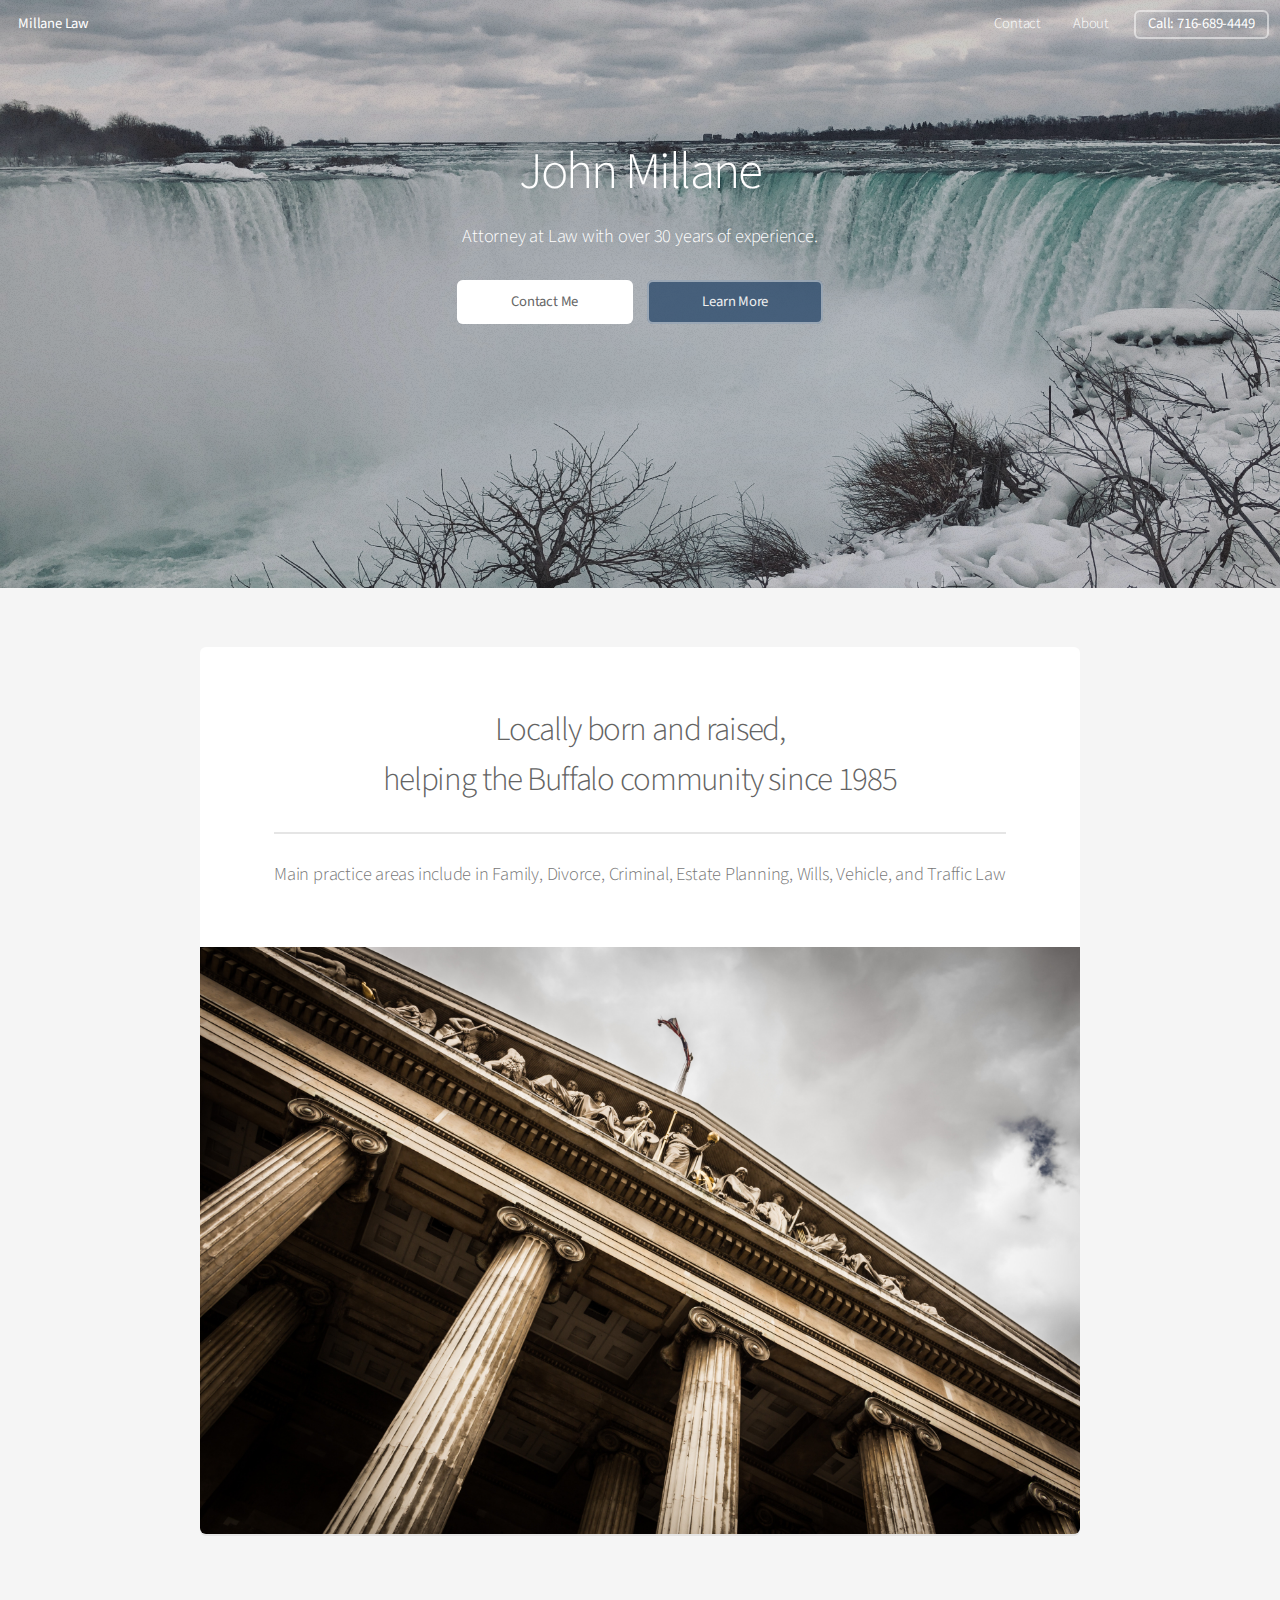
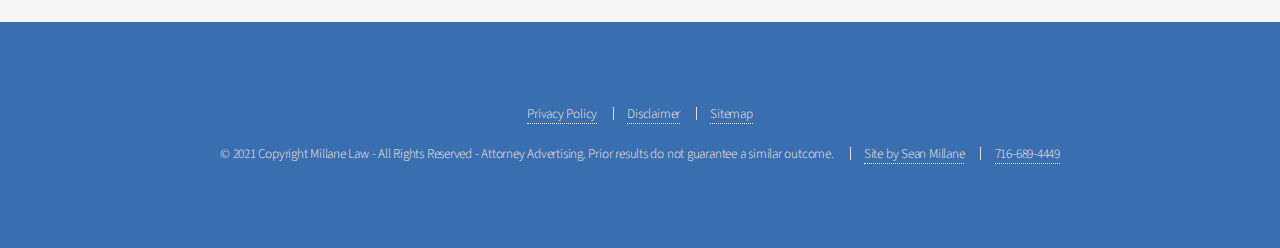
==== commit 6fe3c2d5: "wording changes, styling change for index page" ====
--- a/index.html
+++ b/index.html
@@ -49,7 +49,7 @@
 						<h2>Locally born and raised,
 							<br />
 							helping the Buffalo community since 1985</h2>
-						<p>Main practice area's include in Family, Divorce, Criminal, Estate Planning, Wills, Vehicle and Traffic<p>
+						<p>Main practice areas include in Family, Divorce, Criminal, Estate Planning, Wills, Vehicle, and Traffic Law<p>
 					</header>
 					<span class="image featured"><img src="images/pic01.jpg" alt="" /></span>
 				</section>
--- a/assets/css/main.css
+++ b/assets/css/main.css
@@ -3168,7 +3168,7 @@
 		background-repeat: repeat,							no-repeat;
 		background-size: auto,							cover;
 		color: #fff;
-		padding: 12em 0 20em 0;
+		padding: 9em 0 20em 0;
 		text-align: center;
 	}
 
@@ -3190,6 +3190,7 @@
 		#banner p {
 			font-size: 1.25em;
 			margin-bottom: 1.75em;
+			display: inline-block;
 		}
 
 		#banner input[type="submit"],
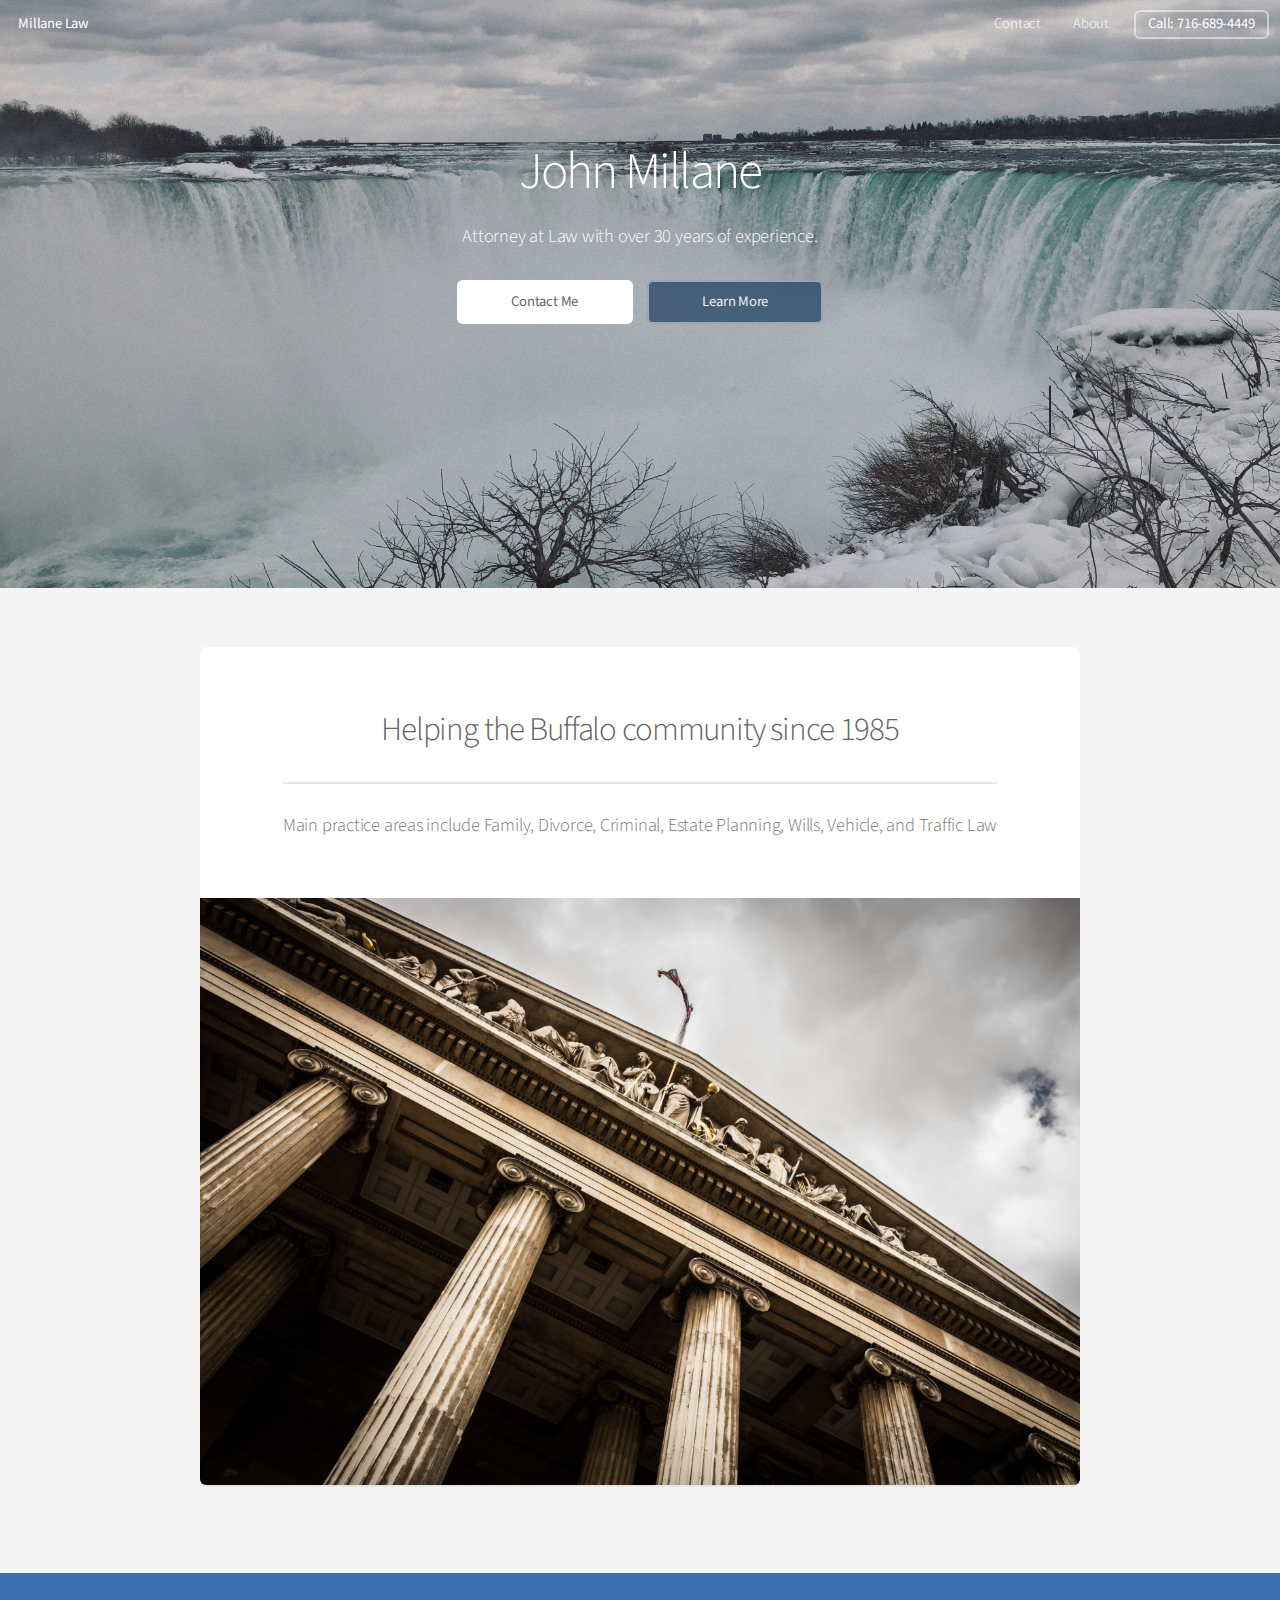
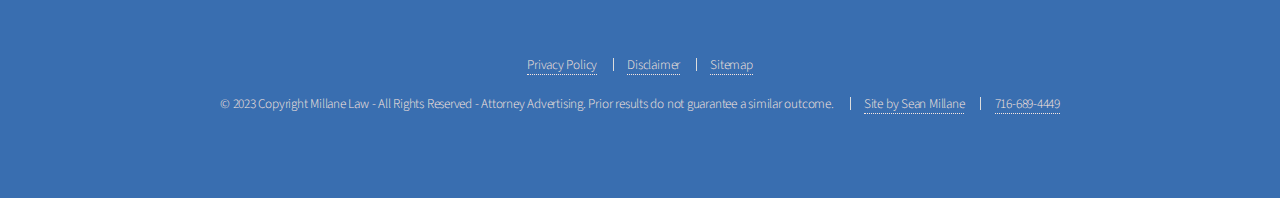
==== commit 6a9bb832: "adjustments" ====
--- a/index.html
+++ b/index.html
@@ -46,10 +46,8 @@
 			<section id="main" class="container">
 				<section class="box special">
 					<header class="major">
-						<h2>Locally born and raised,
-							<br />
-							helping the Buffalo community since 1985</h2>
-						<p>Main practice areas include in Family, Divorce, Criminal, Estate Planning, Wills, Vehicle, and Traffic Law<p>
+						<h2>Helping the Buffalo community since 1985</h2>
+						<p>Main practice areas include Family, Divorce, Criminal, Estate Planning, Wills, Vehicle, and Traffic Law<p>
 					</header>
 					<span class="image featured"><img src="images/pic01.jpg" alt="" /></span>
 				</section>
@@ -63,10 +61,10 @@
 				<li><a href="sitemap.html">Sitemap</a></li>
 			</ul>
 			<ul class="copyright">
-				<li>&copy; 2021 Copyright Millane Law - All Rights Reserved - Attorney Advertising. Prior results do
+				<li>&copy; 2023 Copyright Millane Law - All Rights Reserved - Attorney Advertising. Prior results do
 					not
 					guarantee a similar outcome.</li>
-				<li><a class="grey-text text-lighten-3" href="https://www.seanmillane.dev" target="_blank"
+				<li><a class="grey-text text-lighten-3" href="https://www.linkedin.com/in/smillane/" target="_blank"
 						rel="noopener noreferrer">Site by Sean Millane</a></li>
 				<li><a href="tel:8436856595">716-689-4449</a></li>
 			</ul>
